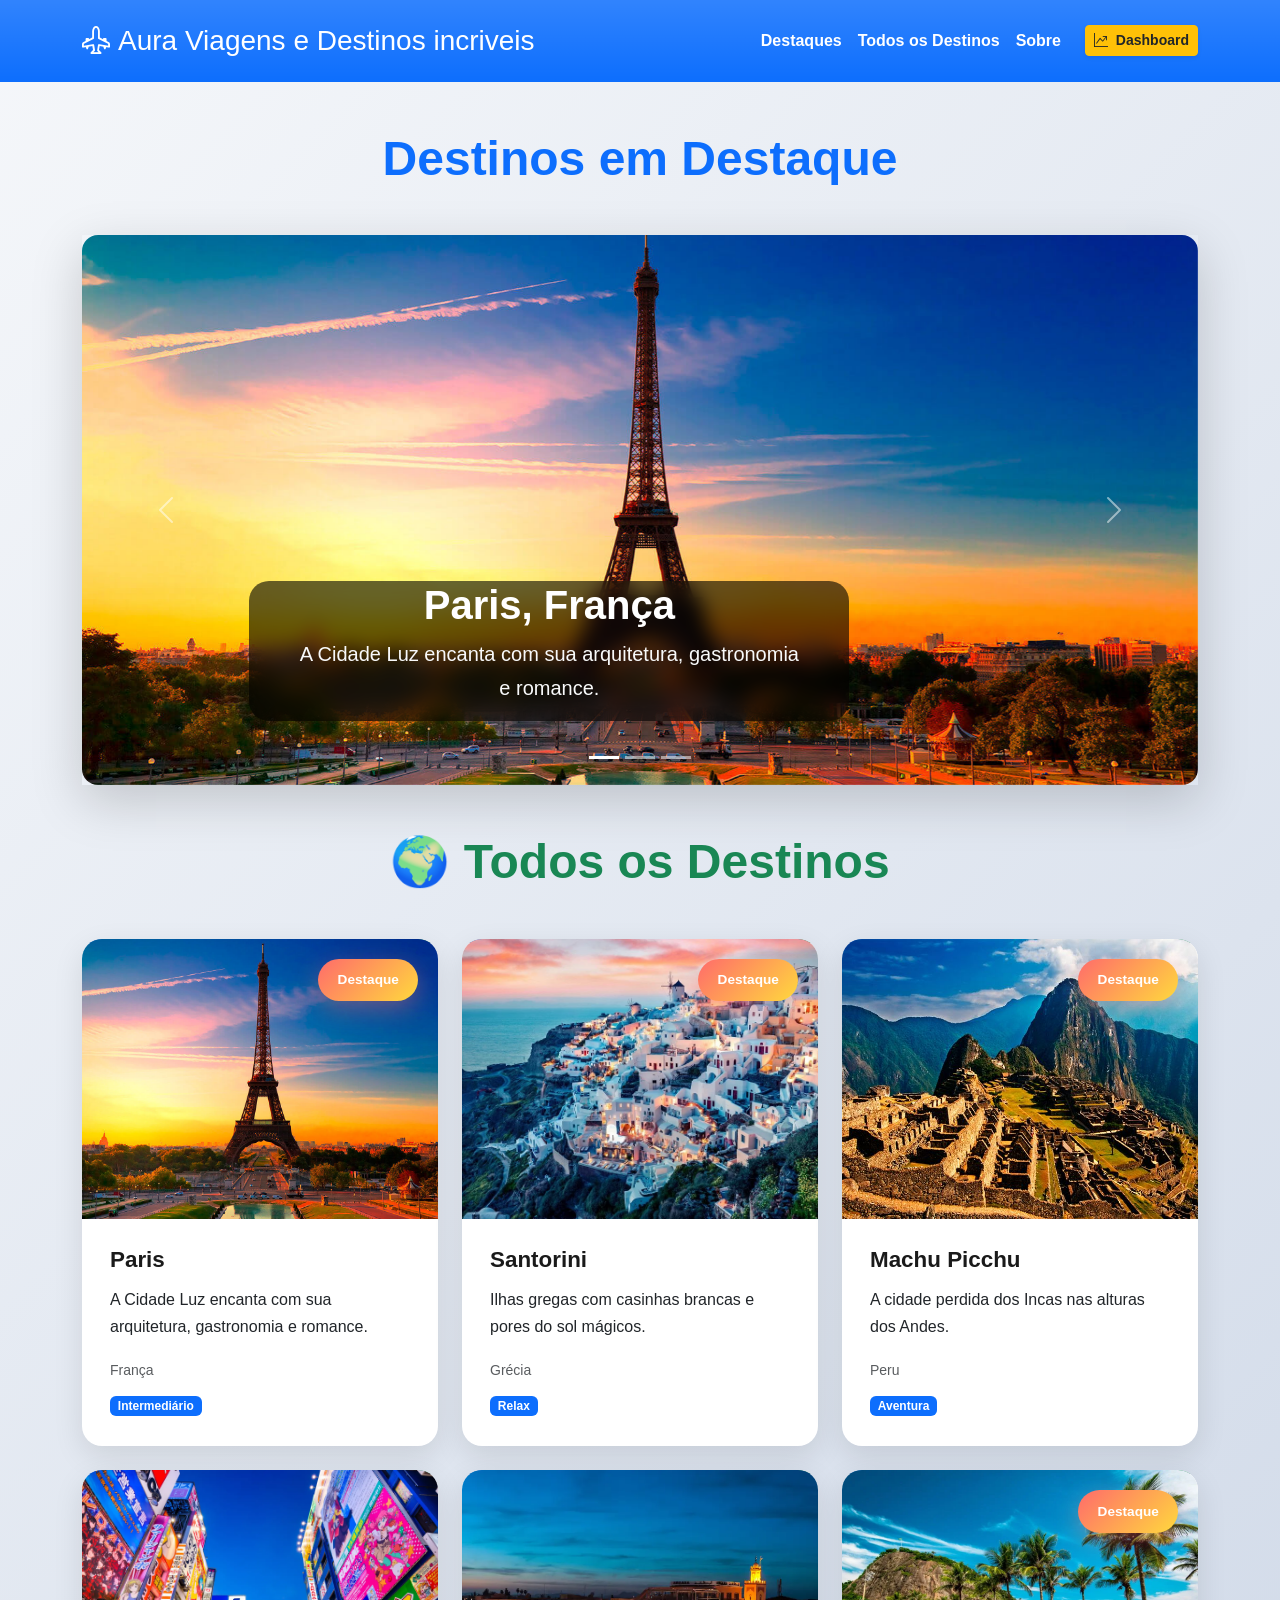
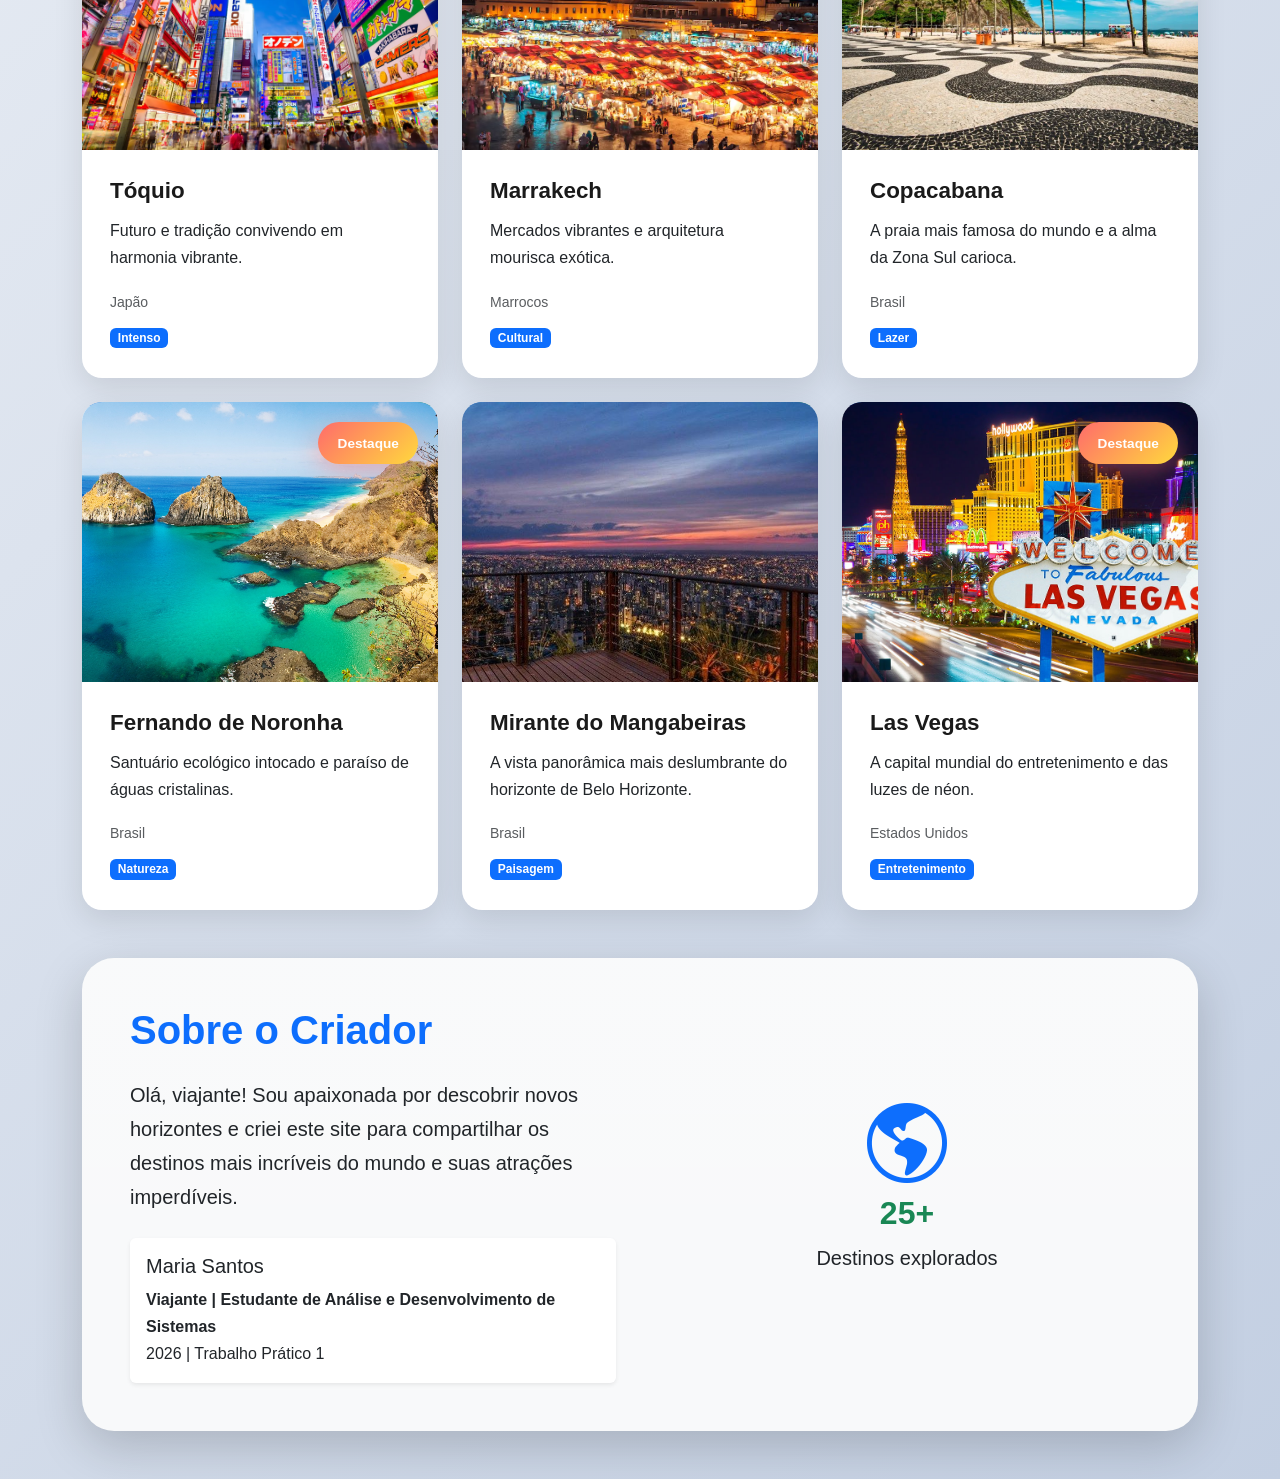
==== index.html @ a6bba7d1 "Adicionando estrutura do site, gráficos" ====
<!DOCTYPE html>
<html lang="pt-BR">
<head>
    <meta charset="UTF-8">
    <meta name="viewport" content="width=device-width, initial-scale=1.0">
    <title>Destinos Incríveis - Viagens dos Sonhos</title>
    <link href="https://cdn.jsdelivr.net/npm/bootstrap@5.3.2/dist/css/bootstrap.min.css" rel="stylesheet">
    <link href="https://cdn.jsdelivr.net/npm/bootstrap-icons@1.10.0/font/bootstrap-icons.css" rel="stylesheet">
    <link rel="stylesheet" href="assets/css/styles.css">
</head>
<body>
    <header class="bg-primary bg-gradient text-white py-4">
        <div class="container">
            <div class="d-flex justify-content-between align-items-center flex-wrap">
                <h1 class="h3 mb-0 mb-md-0">
                    <i class="bi bi-airplane-engines me-2"></i>Aura Viagens e Destinos incriveis
                </h1>
           <nav class="d-none d-md-flex align-items-center">
    <a href="#destaques" class="text-white text-decoration-none me-3 fw-semibold">Destaques</a>
    <a href="#todos" class="text-white text-decoration-none me-3 fw-semibold">Todos os Destinos</a>
    <a href="#sobre" class="text-white text-decoration-none me-4 fw-semibold">Sobre</a>
    <a href="dashboard.html" class="btn btn-warning btn-sm fw-bold shadow-sm text-dark"><i class="bi bi-graph-up-arrow me-1"></i> Dashboard</a>
</nav>
                
            <button class="btn btn-outline-light d-md-none" type="button" data-bs-toggle="offcanvas" data-bs-target="#menuMobile">
                    <i class="bi bi-list"></i>
                </button>
            </div>
            
         
        <div class="offcanvas offcanvas-end" tabindex="-1" id="menuMobile">
            <div class="offcanvas-header">
                    <h5 class="offcanvas-title">Menu</h5>
                    <button type="button" class="btn-close btn-close-white" data-bs-dismiss="offcanvas"></button>
                </div>
                <div class="offcanvas-body">
                    <ul class="nav flex-column">
                        <li class="nav-item"><a class="nav-link" href="#destaques">Destaques</a></li>
                        <li class="nav-item"><a class="nav-link" href="#todos">Todos os Destinos</a></li>
                        <li class="nav-item"><a class="nav-link" href="#sobre">Sobre</a></li>
                    </ul>
                </div>
            </div>
        </div>
    </header>

    <main class="container my-5">
      
        <section id="destaques" class="mb-5">
            <h2 class="text-center mb-5 display-5 fw-bold text-primary"> Destinos em Destaque</h2>
            <div id="sliderDestaques" class="carousel slide carousel-fade shadow-lg" data-bs-ride="carousel">
                <div class="carousel-indicators">
                    <button type="button" data-bs-target="#sliderDestaques" data-bs-slide-to="0" class="active" aria-current="true" aria-label="Slide 1"></button>
                    <button type="button" data-bs-target="#sliderDestaques" data-bs-slide-to="1" aria-label="Slide 2"></button>
                    <button type="button" data-bs-target="#sliderDestaques" data-bs-slide-to="2" aria-label="Slide 3"></button>
                </div>
                <div class="carousel-inner rounded-4 overflow-hidden" id="carouselInner">
                  
                </div>
                <button class="carousel-control-prev" type="button" data-bs-target="#sliderDestaques" data-bs-slide="prev">
                    <span class="carousel-control-prev-icon" aria-hidden="true"></span>
                </button>
                <button class="carousel-control-next" type="button" data-bs-target="#sliderDestaques" data-bs-slide="next">
                    <span class="carousel-control-next-icon" aria-hidden="true"></span>
                </button>
            </div>
        </section>

       
        <section id="todos" class="mb-5">
            <h2 class="text-center mb-5 display-5 fw-bold text-success">🌍 Todos os Destinos</h2>
            <div class="row g-4" id="listaDestinos">
              
            </div>
        </section>

       
        <section id="sobre" class="bg-gradient bg-light text-dark p-5 rounded-5 shadow-lg">
            <div class="row align-items-center g-5">
                <div class="col-lg-6">
                    <div class="display-6 fw-bold text-primary mb-4"> Sobre o Criador</div>
                    <p class="lead mb-4">Olá, viajante! Sou apaixonada por descobrir novos horizontes e criei este site para compartilhar os destinos mais incríveis do mundo e suas atrações imperdíveis.</p>
                    <div class="card border-0 shadow-sm">
                        <div class="card-body">
                            <h5 class="card-title">Maria Santos 
                            </h5>
                            <p class="card-text"><strong> Viajante | Estudante de Análise e Desenvolvimento de Sistemas</strong><br>
                            2026 | Trabalho Prático 1</p>
                        </div>
                    </div>
                </div>
                <div class="col-lg-6 text-center">
                    <i class="bi bi-globe-americas display-1 text-primary mb-4"></i>
                    <div class="h2 fw-bold text-success">25+</div>
                    <p class="lead">Destinos explorados</p>
                </div>
            </div>
        </section>
    </main>

    <script src="https://cdn.jsdelivr.net/npm/bootstrap@5.3.2/dist/js/bootstrap.bundle.min.js"></script>
    <script src="assets/js/app.js"></script>
</body>
</html>
---- assets/css/styles.css ----
:root {
    --primary-color: #387adc;
    --success-color: #198754;
    --warning-color: #ffc107;
}

body {
    font-family: 'Inter', -apple-system, BlinkMacSystemFont, sans-serif;
    line-height: 1.7;
    background: linear-gradient(135deg, #f5f7fa 0%, #c3cfe2 100%);
    min-height: 100vh;
}


.card-destino {
    transition: all 0.4s cubic-bezier(0.175, 0.885, 0.32, 1.275);
    height: 100%;
    border: none;
    border-radius: 20px;
    overflow: hidden;
    background: white;
    box-shadow: 0 10px 30px rgba(0,0,0,0.1);
    position: relative;
}

.card-destino::before {
    content: '';
    position: absolute;
    top: 0;
    left: 0;
    right: 0;
    height: 4px;
    background: linear-gradient(90deg, var(--primary-color), var(--success-color));
}

.card-destino:hover {
    transform: translateY(-15px) scale(1.02);
    box-shadow: 0 25px 50px rgba(0,0,0,0.2);
}

.card-destino img {
    height: 280px;
    object-fit: cover;
    transition: transform 0.5s ease;
}

.card-destino:hover img {
    transform: scale(1.1);
}

.card-destino .card-body {
    padding: 1.75rem;
}

.card-destino .card-title {
    font-weight: 800;
    color: #1a1a1a;
    margin-bottom: 0.75rem;
    font-size: 1.4rem;
}

.destaque-badge {
    position: absolute;
    top: 20px;
    right: 20px;
    background: linear-gradient(135deg, #ff6b6b, #ffd93d);
    color: white;
    padding: 0.6rem 1.2rem;
    border-radius: 50px;
    font-weight: 700;
    font-size: 0.85rem;
    box-shadow: 0 8px 25px rgba(255,107,107,0.4);
    animation: pulse 2s infinite;
}

@keyframes pulse {
    0% { transform: scale(1); }
    50% { transform: scale(1.05); }
    100% { transform: scale(1); }
}


.carousel-item {
    height: 550px;
    min-height: 400px;
}

.carousel-item img {
    height: 100%;
    object-fit: cover;
    width: 100%;
}

.carousel-caption {
    bottom: 4rem;
    padding: 0 3rem;
    background: rgba(0,0,0,0.6);
    backdrop-filter: blur(10px);
    border-radius: 20px;
    max-width: 600px;
}

.carousel-caption h5 {
    font-size: 2.5rem;
    font-weight: 800;
    text-shadow: none;
    color: white;
}

.carousel-caption p {
    font-size: 1.25rem;
    color: #f8f9fa;
}

.hero-destino {
    position: relative;
    height: 450px;
    overflow: hidden;
    border-radius: 25px;
    margin-bottom: 3rem;
    box-shadow: 0 20px 60px rgba(0,0,0,0.3);
}

.hero-destino img {
    width: 100%;
    height: 100%;
    object-fit: cover;
}

.overlay-info {
    position: absolute;
    bottom: 0;
    left: 0;
    right: 0;
    background: linear-gradient(transparent 0%, rgba(0,0,0,0.95) 40%);
    color: white;
    padding: 3rem 2rem 2rem;
}

.overlay-info h1 {
    font-size: 3.5rem;
    font-weight: 800;
    margin-bottom: 1rem;
}

.info-grid {
    background: white;
    border-radius: 20px;
    padding: 2.5rem;
    box-shadow: 0 15px 40px rgba(0,0,0,0.1);
    margin-bottom: 3rem;
}

.info-item {
    text-align: center;
    padding: 1.5rem;
    border-right: 1px solid #eee;
}

.info-item:last-child {
    border-right: none;
}

.info-item i {
    font-size: 2.5rem;
    color: var(--primary-color);
    display: block;
    margin-bottom: 0.75rem;
}

.galeria-fotos {
    gap: 1.5rem;
}

.foto-galeria {
    height: 220px;
    object-fit: cover;
    border-radius: 20px;
    transition: all 0.4s ease;
    box-shadow: 0 10px 30px rgba(0,0,0,0.2);
}

.foto-galeria:hover {
    transform: translateY(-10px) scale(1.02);
    box-shadow: 0 20px 50px rgba(0,0,0,0.3);
}


@media (max-width: 992px) {
    .carousel-caption h5 {
        font-size: 2rem;
    }
    
    .overlay-info h1 {
        font-size: 2.5rem;
    }
}

@media (max-width: 768px) {
    .carousel-item {
        height: 400px;
    }
    
    .carousel-caption {
        bottom: 2.5rem;
        padding: 1.5rem;
        max-width: 90%;
    }
    
    .carousel-caption h5 {
        font-size: 1.75rem;
    }
    
    .hero-destino {
        height: 350px;
    }
    
    .card-destino img {
        height: 240px;
    }
    
    .info-grid {
        padding: 1.5rem;
    }
    
    .foto-galeria {
        height: 180px;
    }
}

@media (max-width: 576px) {
    .carousel-caption p {
        display: none;
    }
    
    .overlay-info {
        padding: 2rem 1.5rem 1.5rem;
    }
    
    .overlay-info h1 {
        font-size: 2rem;
    }
    
    .destaque-badge {
        padding: 0.5rem 1rem;
        font-size: 0.8rem;
    }
}

/* Animações de entrada */
@keyframes slideInUp {
    from {
        opacity: 0;
        transform: translateY(50px);
    }
    to {
        opacity: 1;
        transform: translateY(0);
    }
}

.slide-in-up {
    animation: slideInUp 0.8s ease-out forwards;
}

.delay-1 { animation-delay: 0.1s; }
.delay-2 { animation-delay: 0.2s; }
.delay-3 { animation-delay: 0.3s; }
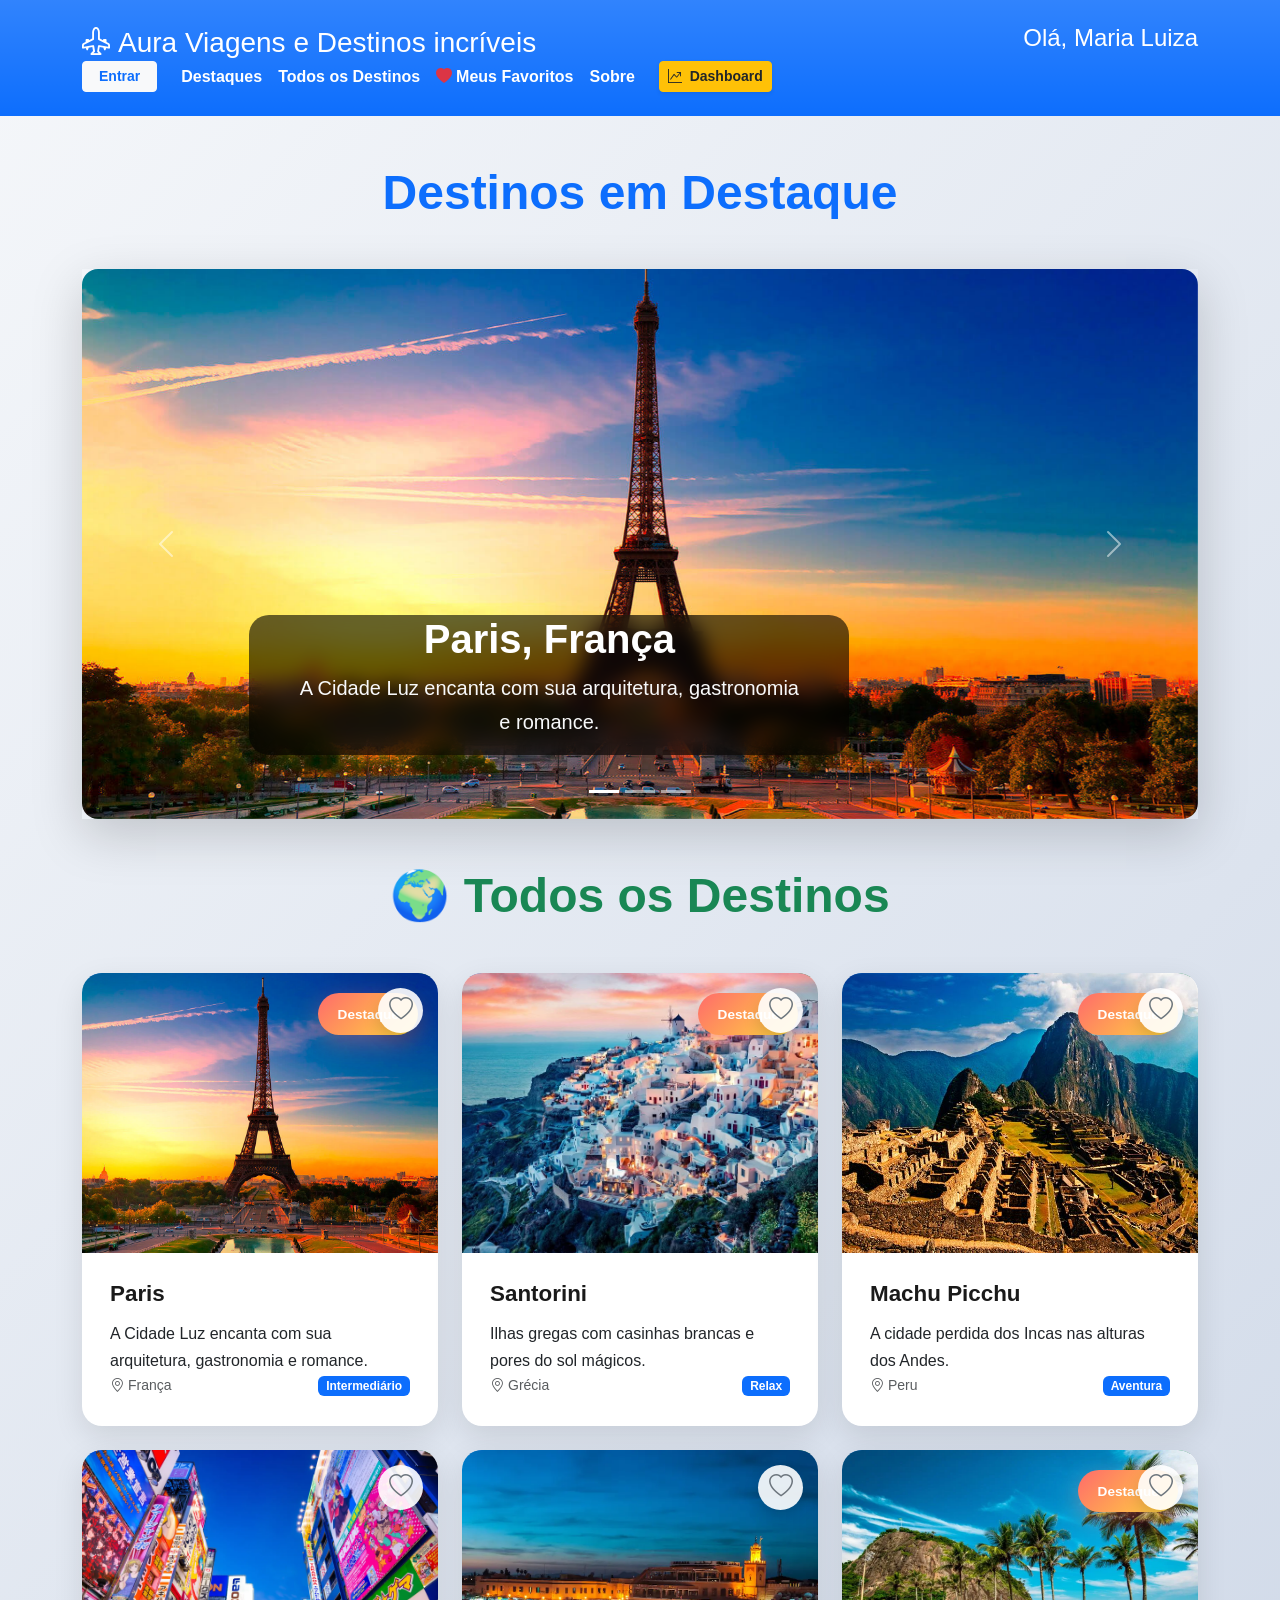
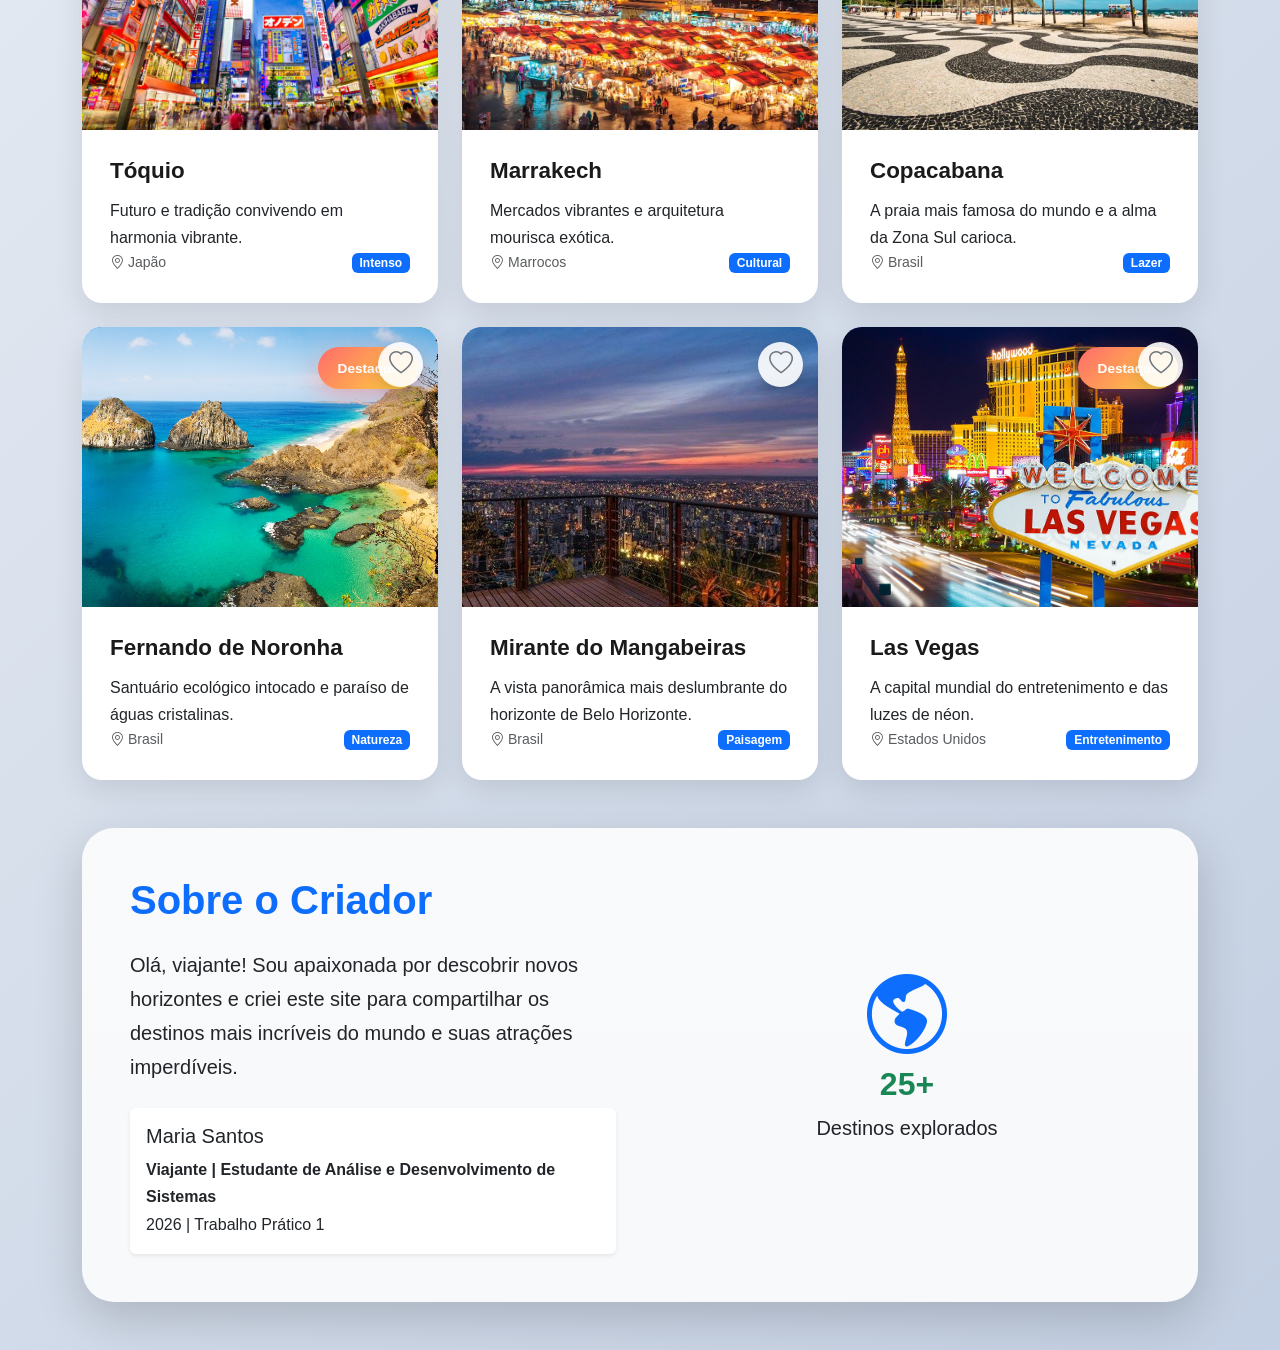
==== commit 9be423cf: "Atividade Prática - Login + Personalização - matrícula: 923410" ====
--- a/index.html
+++ b/index.html
@@ -9,40 +9,49 @@
     <link rel="stylesheet" href="assets/css/styles.css">
 </head>
 <body>
-    <header class="bg-primary bg-gradient text-white py-4">
-        <div class="container">
-            <div class="d-flex justify-content-between align-items-center flex-wrap">
-                <h1 class="h3 mb-0 mb-md-0">
-                    <i class="bi bi-airplane-engines me-2"></i>Aura Viagens e Destinos incriveis
-                </h1>
-           <nav class="d-none d-md-flex align-items-center">
-    <a href="#destaques" class="text-white text-decoration-none me-3 fw-semibold">Destaques</a>
-    <a href="#todos" class="text-white text-decoration-none me-3 fw-semibold">Todos os Destinos</a>
-    <a href="#sobre" class="text-white text-decoration-none me-4 fw-semibold">Sobre</a>
-    <a href="dashboard.html" class="btn btn-warning btn-sm fw-bold shadow-sm text-dark"><i class="bi bi-graph-up-arrow me-1"></i> Dashboard</a>
-</nav>
-                
-            <button class="btn btn-outline-light d-md-none" type="button" data-bs-toggle="offcanvas" data-bs-target="#menuMobile">
-                    <i class="bi bi-list"></i>
-                </button>
+    <script src="./assets/js/login.js"></script>
+
+<header class="bg-primary bg-gradient text-white py-4">
+    <div class="container">
+        <div class="d-flex justify-content-between align-items-center flex-wrap">
+            <h1 class="h3 mb-0">
+                <i class="bi bi-airplane-engines me-2"></i>Aura Viagens e Destinos incríveis
+            </h1>
+            <h4>Olá, Maria Luiza</h4>
+            <div class="d-flex align-items-center flex-wrap">
+                <div id="area-login" class="me-4 text-white fw-semibold">
+                    </div>
+
+                <nav class="d-none d-md-flex align-items-center">
+                    <a href="#destaques" class="text-white text-decoration-none me-3 fw-semibold">Destaques</a>
+                    <a href="#todos" class="text-white text-decoration-none me-3 fw-semibold">Todos os Destinos</a>
+                    <a href="favoritos.html" class="text-white text-decoration-none me-3 fw-semibold"><i class="bi bi-heart-fill text-danger me-1"></i>Meus Favoritos</a>
+                    <a href="#sobre" class="text-white text-decoration-none me-4 fw-semibold">Sobre</a>
+                    <a href="dashboard.html" class="btn btn-warning btn-sm fw-bold shadow-sm text-dark"><i class="bi bi-graph-up-arrow me-1"></i> Dashboard</a>
+                </nav>
             </div>
             
-         
+            <button class="btn btn-outline-light d-md-none" type="button" data-bs-toggle="offcanvas" data-bs-target="#menuMobile">
+                <i class="bi bi-list"></i>
+            </button>
+        </div>
+        
         <div class="offcanvas offcanvas-end" tabindex="-1" id="menuMobile">
-            <div class="offcanvas-header">
-                    <h5 class="offcanvas-title">Menu</h5>
-                    <button type="button" class="btn-close btn-close-white" data-bs-dismiss="offcanvas"></button>
-                </div>
-                <div class="offcanvas-body">
-                    <ul class="nav flex-column">
-                        <li class="nav-item"><a class="nav-link" href="#destaques">Destaques</a></li>
-                        <li class="nav-item"><a class="nav-link" href="#todos">Todos os Destinos</a></li>
-                        <li class="nav-item"><a class="nav-link" href="#sobre">Sobre</a></li>
-                    </ul>
-                </div>
+            <div class="offcanvas-header bg-primary text-white">
+                <h5 class="offcanvas-title">Menu</h5>
+                <button type="button" class="btn-close btn-close-white" data-bs-dismiss="offcanvas"></button>
+            </div>
+            <div class="offcanvas-body">
+                <ul class="nav flex-column">
+                    <li class="nav-item"><a class="nav-link text-dark" href="#destaques">Destaques</a></li>
+                    <li class="nav-item"><a class="nav-link text-dark" href="#todos">Todos os Destinos</a></li>
+                    <li class="nav-item"><a class="nav-link text-dark" href="favoritos.html">Meus Favoritos</a></li>
+                    <li class="nav-item"><a class="nav-link text-dark" href="#sobre">Sobre</a></li>
+                </ul>
             </div>
         </div>
-    </header>
+    </div>
+</header>
 
     <main class="container my-5">
       
@@ -82,7 +91,7 @@
                     <p class="lead mb-4">Olá, viajante! Sou apaixonada por descobrir novos horizontes e criei este site para compartilhar os destinos mais incríveis do mundo e suas atrações imperdíveis.</p>
                     <div class="card border-0 shadow-sm">
                         <div class="card-body">
-                            <h5 class="card-title">Maria Santos 
+                            <h5 class="card-title">Maria Santos
                             </h5>
                             <p class="card-text"><strong> Viajante | Estudante de Análise e Desenvolvimento de Sistemas</strong><br>
                             2026 | Trabalho Prático 1</p>
--- a/assets/css/styles.css
+++ b/assets/css/styles.css
@@ -248,7 +248,6 @@
     }
 }
 
-/* Animações de entrada */
 @keyframes slideInUp {
     from {
         opacity: 0;
@@ -266,4 +265,31 @@
 
 .delay-1 { animation-delay: 0.1s; }
 .delay-2 { animation-delay: 0.2s; }
-.delay-3 { animation-delay: 0.3s; }+.delay-3 { animation-delay: 0.3s; }
+
+
+.btn-favoritar {
+    position: absolute;
+    top: 15px;
+    right: 15px;
+    background: rgba(255, 255, 255, 0.9);
+    border: none;
+    width: 45px;
+    height: 45px;
+    border-radius: 50%;
+    display: flex;
+    align-items: center;
+    justify-content: center;
+    transition: all 0.3s ease;
+    z-index: 10;
+    cursor: pointer;
+}
+
+.btn-favoritar:hover {
+    transform: scale(1.15);
+    background: #ffffff;
+}
+
+.hover-primary:hover {
+    color: var(--primary-color) !important;
+}
